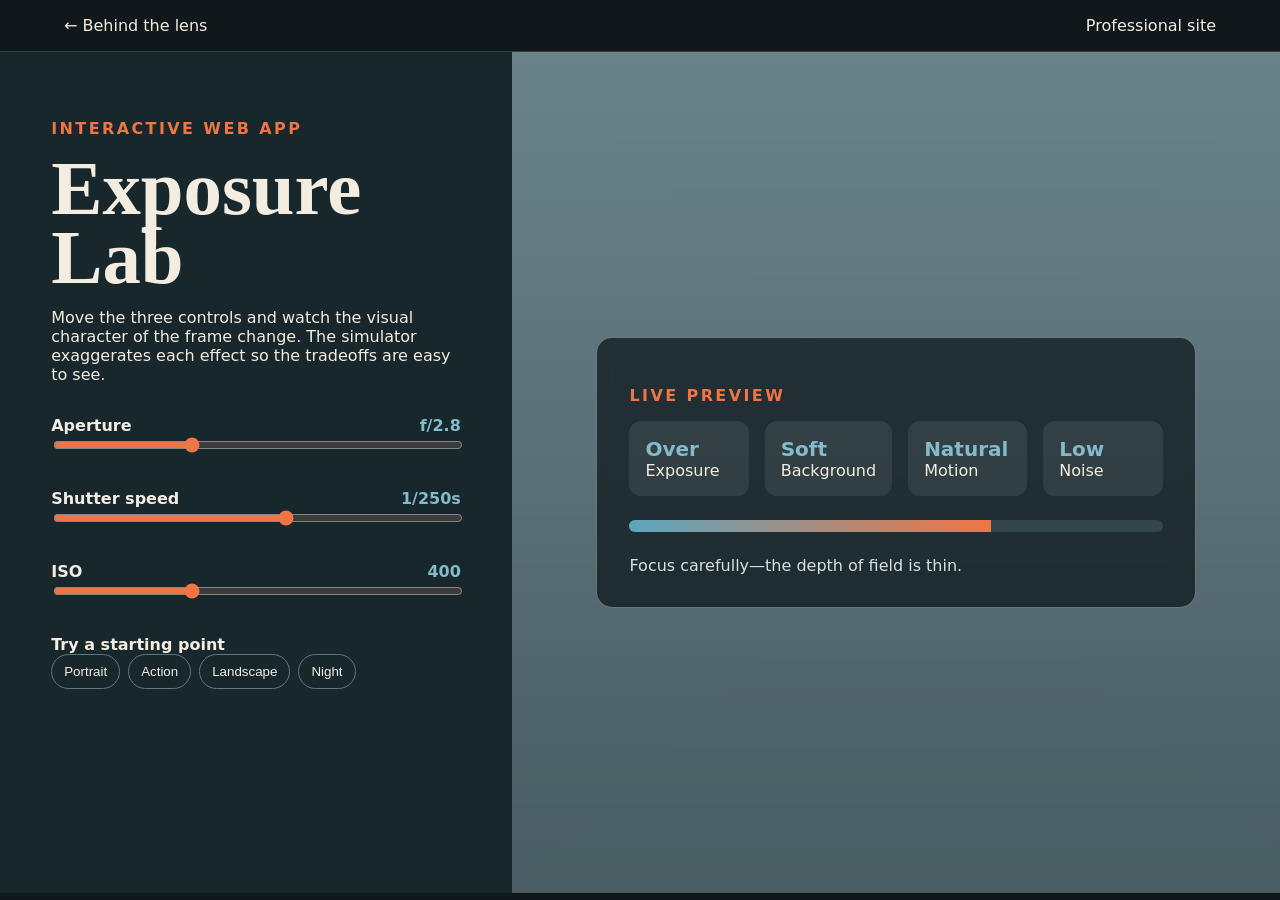
==== app.html @ 36de64af "Add files via upload" ====
<!doctype html>
<html lang="en">
<head>
  <meta charset="utf-8">
  <meta name="viewport" content="width=device-width, initial-scale=1">
  <title>Exposure Lab | Ryan White Visuals</title>
  <style>
    :root{--ink:#10181b;--paper:#f3ede1;--rust:#ef7545;--blue:#84bacb;--panel:#17272c}*{box-sizing:border-box}body{margin:0;color:var(--paper);background:var(--ink);font-family:Inter,system-ui,sans-serif}.topbar{display:flex;justify-content:space-between;gap:1rem;padding:1rem clamp(1rem,5vw,4rem);border-bottom:1px solid #314349}.topbar a{color:var(--paper);text-decoration:none}.app{display:grid;grid-template-columns:minmax(310px,.8fr) 1.2fr;min-height:calc(100vh - 59px)}.controls{padding:clamp(1.4rem,4vw,4rem);background:var(--panel)}h1{font-family:Georgia,serif;font-size:clamp(2.7rem,6vw,5.8rem);line-height:.9;margin:.25rem 0 1rem}.kicker{color:var(--rust);font-weight:800;letter-spacing:.15em;text-transform:uppercase}.control{margin:2rem 0}.control label{display:flex;justify-content:space-between;font-weight:800}.control output{color:var(--blue)}input[type=range]{width:100%;accent-color:var(--rust)}select{width:100%;padding:.7rem;color:var(--paper);background:#20363c;border:1px solid #48626a;border-radius:.5rem}.stage{position:relative;display:grid;place-items:center;overflow:hidden;min-height:650px;background:#718c93}.scene{position:absolute;inset:-5%;background:linear-gradient(180deg,rgba(16,24,27,.05),rgba(16,24,27,.45)),url('assets/teton-portrait.jpg') center 58%/cover;transition:filter .2s ease,transform .2s ease}.focus{position:relative;z-index:1;width:min(78%,760px);padding:2rem;border:1px solid rgba(255,255,255,.35);border-radius:1rem;background:rgba(12,22,25,.72);backdrop-filter:blur(10px)}.readout{display:grid;grid-template-columns:repeat(4,1fr);gap:1rem}.reading{padding:1rem;background:rgba(255,255,255,.08);border-radius:.75rem}.reading strong{display:block;color:var(--blue);font-size:1.25rem}.meter{height:.7rem;margin:1.5rem 0;background:#33464c;border-radius:99px;overflow:hidden}.meter span{display:block;width:50%;height:100%;background:linear-gradient(90deg,#5ba5bd,#ef7545);transition:width .2s}.tip{margin-bottom:0;color:#d8e1df}.preset-row{display:flex;flex-wrap:wrap;gap:.5rem}.preset{padding:.55rem .75rem;color:var(--paper);background:transparent;border:1px solid #60787f;border-radius:99px;cursor:pointer}.preset:hover{border-color:var(--rust)}@media(max-width:860px){.app{grid-template-columns:1fr}.stage{min-height:620px}.readout{grid-template-columns:repeat(2,1fr)}}
  </style>
</head>
<body>
  <nav class="topbar"><a href="scratch.html">← Behind the lens</a><a href="index.html">Professional site</a></nav>
  <main class="app">
    <section class="controls"><p class="kicker">Interactive web app</p><h1>Exposure Lab</h1><p>Move the three controls and watch the visual character of the frame change. The simulator exaggerates each effect so the tradeoffs are easy to see.</p>
      <div class="control"><label for="aperture">Aperture <output id="apertureOut">f/2.8</output></label><input id="aperture" type="range" min="0" max="6" value="2" step="1"></div>
      <div class="control"><label for="shutter">Shutter speed <output id="shutterOut">1/125s</output></label><input id="shutter" type="range" min="0" max="7" value="4" step="1"></div>
      <div class="control"><label for="iso">ISO <output id="isoOut">400</output></label><input id="iso" type="range" min="0" max="6" value="2" step="1"></div>
      <div class="control"><label>Try a starting point</label><div class="preset-row"><button class="preset" data-preset="portrait">Portrait</button><button class="preset" data-preset="action">Action</button><button class="preset" data-preset="landscape">Landscape</button><button class="preset" data-preset="night">Night</button></div></div>
    </section>
    <section class="stage" aria-live="polite"><div class="scene" id="scene"></div><div class="focus"><p class="kicker">Live preview</p><div class="readout"><div class="reading"><strong id="brightnessText">Balanced</strong>Exposure</div><div class="reading"><strong id="depthText">Soft</strong>Background</div><div class="reading"><strong id="motionText">Natural</strong>Motion</div><div class="reading"><strong id="noiseText">Low</strong>Noise</div></div><div class="meter"><span id="meterFill"></span></div><p class="tip" id="tip">A balanced starting point for everyday scenes.</p></div></section>
  </main>
  <script>
    const apertures=[1.4,2,2.8,4,5.6,8,11], shutters=['1/15','1/30','1/60','1/125','1/250','1/500','1/1000','1/2000'], isos=[100,200,400,800,1600,3200,6400];
    const a=document.querySelector('#aperture'),s=document.querySelector('#shutter'),i=document.querySelector('#iso');
    const out=(id,v)=>document.querySelector(id).textContent=v;
    function update(){
      const av=+a.value,sv=+s.value,iv=+i.value;
      out('#apertureOut',`f/${apertures[av]}`);out('#shutterOut',`${shutters[sv]}s`);out('#isoOut',isos[iv]);
      const exposure=(6-av)+(iv*.72)-(sv*.62);const pct=Math.max(8,Math.min(92,50+exposure*6));
      const brightness=exposure<-1.5?'Under':exposure>1.5?'Over':'Balanced';
      out('#brightnessText',brightness);out('#depthText',av<3?'Soft':av>4?'Deep':'Moderate');out('#motionText',sv<3?'Blurred':sv>5?'Frozen':'Natural');out('#noiseText',iv<3?'Low':iv>4?'Strong':'Moderate');
      document.querySelector('#meterFill').style.width=`${pct}%`;
      const scene=document.querySelector('#scene');scene.style.filter=`brightness(${Math.max(.38,Math.min(1.65,1+exposure*.12))}) blur(${Math.max(0,(2-av)*1.7)}px) contrast(${1+iv*.025})`;scene.style.transform=`scale(${1.06+Math.max(0,(2-av)*.006)})`;
      const tips=[];if(sv<3)tips.push('Use support or embrace intentional motion blur.');if(iv>4)tips.push('Expect visible grain in the shadows.');if(av<3)tips.push('Focus carefully—the depth of field is thin.');if(!tips.length)tips.push('A flexible combination for a wide range of scenes.');out('#tip',tips.join(' '));
    }
    [a,s,i].forEach(el=>el.addEventListener('input',update));
    const presets={portrait:[1,4,1],action:[2,6,3],landscape:[5,4,1],night:[1,1,5]};document.querySelectorAll('.preset').forEach(b=>b.addEventListener('click',()=>{[a.value,s.value,i.value]=presets[b.dataset.preset];update()}));update();
  </script>
</body>
</html>
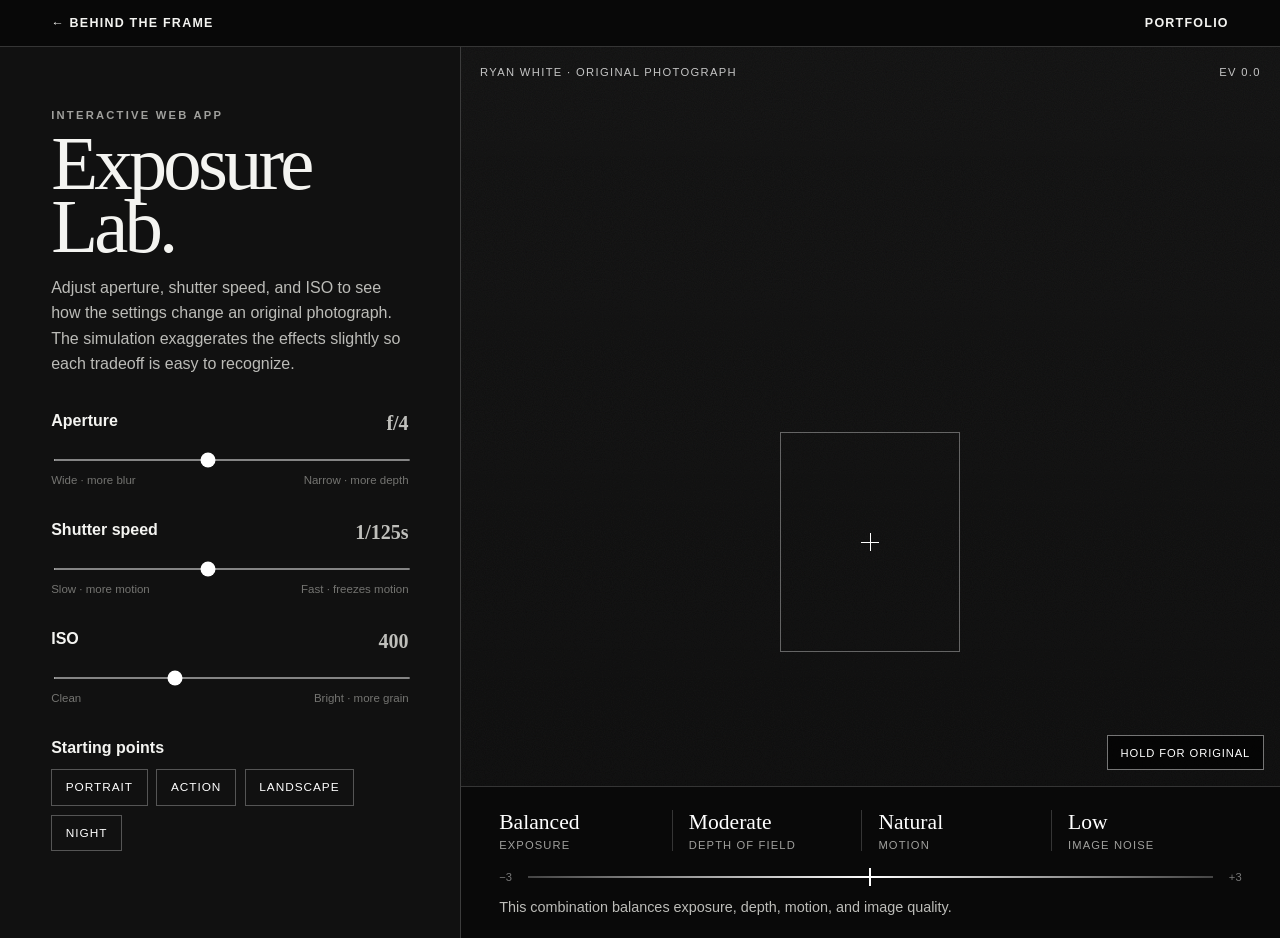
==== commit c04e53dc: "Add files via upload" ====
--- a/app.html
+++ b/app.html
@@ -3,38 +3,168 @@
 <head>
   <meta charset="utf-8">
   <meta name="viewport" content="width=device-width, initial-scale=1">
-  <title>Exposure Lab | Ryan White Visuals</title>
+  <meta name="description" content="An interactive exposure-triangle simulator using an original Ryan White photograph.">
+  <title>Exposure Lab | Ryan White</title>
   <style>
-    :root{--ink:#10181b;--paper:#f3ede1;--rust:#ef7545;--blue:#84bacb;--panel:#17272c}*{box-sizing:border-box}body{margin:0;color:var(--paper);background:var(--ink);font-family:Inter,system-ui,sans-serif}.topbar{display:flex;justify-content:space-between;gap:1rem;padding:1rem clamp(1rem,5vw,4rem);border-bottom:1px solid #314349}.topbar a{color:var(--paper);text-decoration:none}.app{display:grid;grid-template-columns:minmax(310px,.8fr) 1.2fr;min-height:calc(100vh - 59px)}.controls{padding:clamp(1.4rem,4vw,4rem);background:var(--panel)}h1{font-family:Georgia,serif;font-size:clamp(2.7rem,6vw,5.8rem);line-height:.9;margin:.25rem 0 1rem}.kicker{color:var(--rust);font-weight:800;letter-spacing:.15em;text-transform:uppercase}.control{margin:2rem 0}.control label{display:flex;justify-content:space-between;font-weight:800}.control output{color:var(--blue)}input[type=range]{width:100%;accent-color:var(--rust)}select{width:100%;padding:.7rem;color:var(--paper);background:#20363c;border:1px solid #48626a;border-radius:.5rem}.stage{position:relative;display:grid;place-items:center;overflow:hidden;min-height:650px;background:#718c93}.scene{position:absolute;inset:-5%;background:linear-gradient(180deg,rgba(16,24,27,.05),rgba(16,24,27,.45)),url('assets/teton-portrait.jpg') center 58%/cover;transition:filter .2s ease,transform .2s ease}.focus{position:relative;z-index:1;width:min(78%,760px);padding:2rem;border:1px solid rgba(255,255,255,.35);border-radius:1rem;background:rgba(12,22,25,.72);backdrop-filter:blur(10px)}.readout{display:grid;grid-template-columns:repeat(4,1fr);gap:1rem}.reading{padding:1rem;background:rgba(255,255,255,.08);border-radius:.75rem}.reading strong{display:block;color:var(--blue);font-size:1.25rem}.meter{height:.7rem;margin:1.5rem 0;background:#33464c;border-radius:99px;overflow:hidden}.meter span{display:block;width:50%;height:100%;background:linear-gradient(90deg,#5ba5bd,#ef7545);transition:width .2s}.tip{margin-bottom:0;color:#d8e1df}.preset-row{display:flex;flex-wrap:wrap;gap:.5rem}.preset{padding:.55rem .75rem;color:var(--paper);background:transparent;border:1px solid #60787f;border-radius:99px;cursor:pointer}.preset:hover{border-color:var(--rust)}@media(max-width:860px){.app{grid-template-columns:1fr}.stage{min-height:620px}.readout{grid-template-columns:repeat(2,1fr)}}
+    :root{--black:#050505;--panel:#111;--white:#f4f4f1;--gray:#a0a09d;--line:rgba(255,255,255,.18)}
+    *{box-sizing:border-box}html{scroll-behavior:smooth}body{margin:0;color:var(--white);background:var(--black);font-family:Arial,sans-serif}
+    button,input{font:inherit}.topbar{display:flex;justify-content:space-between;gap:1rem;padding:1rem clamp(1rem,4vw,4rem);border-bottom:1px solid var(--line);background:#080808}.topbar a{color:var(--white);font-size:.78rem;font-weight:700;letter-spacing:.1em;text-decoration:none;text-transform:uppercase}
+    .lab{display:grid;grid-template-columns:minmax(330px,.72fr) 1.28fr;min-height:calc(100svh - 51px)}
+    .controls{padding:clamp(1.5rem,4vw,4rem);border-right:1px solid var(--line);background:var(--panel)}
+    .kicker{color:var(--gray);font-size:.7rem;font-weight:800;letter-spacing:.2em;text-transform:uppercase}
+    h1{max-width:500px;margin:.25rem 0 1rem;font-family:Georgia,serif;font-size:clamp(3rem,6vw,6rem);font-weight:400;line-height:.82;letter-spacing:-.05em}
+    .intro{max-width:570px;color:#bcbcb8;line-height:1.6}.control{margin:2.2rem 0}.control label{display:flex;justify-content:space-between;gap:1rem;margin-bottom:.75rem;font-weight:700}.control output{color:#bfbfbb;font-family:Georgia,serif;font-size:1.25rem}
+    input[type=range]{width:100%;height:2px;accent-color:white}.range-notes{display:flex;justify-content:space-between;margin-top:.55rem;color:#747471;font-size:.72rem}
+    .preset-row{display:flex;flex-wrap:wrap;gap:.55rem}.preset{padding:.65rem .85rem;color:white;background:transparent;border:1px solid #555;cursor:pointer;font-size:.74rem;letter-spacing:.08em;text-transform:uppercase}.preset:hover,.preset:focus{color:black;background:white}
+    .preview-panel{position:relative;display:grid;grid-template-rows:1fr auto;min-width:0;background:#0a0a0a}.image-stage{position:relative;min-height:650px;overflow:hidden;background:#222}
+    .photo-effects{position:absolute;inset:0;overflow:hidden;background:#111}.photo-layer{position:absolute;inset:-2%;width:104%;height:104%;object-fit:cover;object-position:center 58%;filter:grayscale(1);transform:scale(1.02);will-change:filter,transform}
+    .subject-layer{clip-path:ellipse(24% 37% at 50% 71%)}.motion-ghost{opacity:0;clip-path:ellipse(24% 37% at 50% 71%);mix-blend-mode:screen}
+    .grain{position:absolute;inset:0;pointer-events:none;opacity:0;mix-blend-mode:screen;background-image:url("data:image/svg+xml,%3Csvg viewBox='0 0 180 180' xmlns='http://www.w3.org/2000/svg'%3E%3Cfilter id='n'%3E%3CfeTurbulence type='fractalNoise' baseFrequency='.9' numOctaves='4' stitchTiles='stitch'/%3E%3C/filter%3E%3Crect width='100%25' height='100%25' filter='url(%23n)' opacity='.52'/%3E%3C/svg%3E");background-size:180px 180px}
+    .image-stage::after{content:"";position:absolute;inset:0;pointer-events:none;background:linear-gradient(180deg,rgba(0,0,0,.02),rgba(0,0,0,.22))}
+    .frame-label{position:absolute;z-index:3;inset:1.2rem 1.2rem auto;display:flex;justify-content:space-between;color:rgba(255,255,255,.75);font-size:.7rem;letter-spacing:.12em;text-transform:uppercase}
+    .focus-brackets{position:absolute;z-index:3;left:50%;top:67%;width:180px;height:220px;transform:translate(-50%,-50%);border:1px solid rgba(255,255,255,.35)}.focus-brackets::before,.focus-brackets::after{content:"";position:absolute;background:white}.focus-brackets::before{width:18px;height:1px;left:50%;top:50%;transform:translateX(-50%)}.focus-brackets::after{width:1px;height:18px;left:50%;top:50%;transform:translateY(-50%)}
+    .readout-panel{position:relative;z-index:4;padding:1.4rem clamp(1rem,3vw,2.5rem);border-top:1px solid var(--line);background:#090909}
+    .readouts{display:grid;grid-template-columns:repeat(4,1fr);gap:1rem}.reading{padding-right:1rem;border-right:1px solid var(--line);color:var(--gray);font-size:.7rem;letter-spacing:.1em;text-transform:uppercase}.reading:last-child{border:0}.reading strong{display:block;margin-bottom:.3rem;color:white;font-family:Georgia,serif;font-size:1.35rem;font-weight:400;letter-spacing:0;text-transform:none}
+    .meter-wrap{display:grid;grid-template-columns:auto 1fr auto;align-items:center;gap:1rem;margin-top:1.25rem;color:#777;font-size:.7rem}.meter{position:relative;height:2px;background:linear-gradient(90deg,#444,#fff,#444)}.meter-needle{position:absolute;top:50%;left:50%;width:2px;height:18px;background:white;transform:translate(-50%,-50%);transition:left .2s ease}.tip{margin:1rem 0 0;color:#bcbcb8;font-size:.9rem}
+    .original-toggle{position:absolute;z-index:5;right:1rem;bottom:1rem;padding:.65rem .8rem;color:white;background:rgba(0,0,0,.7);border:1px solid rgba(255,255,255,.45);cursor:pointer;font-size:.7rem;letter-spacing:.08em;text-transform:uppercase}.original-toggle:hover{color:black;background:white}
+    @media(max-width:900px){.lab{grid-template-columns:1fr}.controls{border-right:0;border-bottom:1px solid var(--line)}.image-stage{min-height:620px}.readouts{grid-template-columns:repeat(2,1fr)}.reading:nth-child(2){border-right:0}}
+    @media(max-width:520px){.image-stage{min-height:520px}.focus-brackets{width:130px;height:170px}.readouts{gap:.8rem}.reading strong{font-size:1.1rem}}
   </style>
 </head>
 <body>
-  <nav class="topbar"><a href="scratch.html">← Behind the lens</a><a href="index.html">Professional site</a></nav>
-  <main class="app">
-    <section class="controls"><p class="kicker">Interactive web app</p><h1>Exposure Lab</h1><p>Move the three controls and watch the visual character of the frame change. The simulator exaggerates each effect so the tradeoffs are easy to see.</p>
-      <div class="control"><label for="aperture">Aperture <output id="apertureOut">f/2.8</output></label><input id="aperture" type="range" min="0" max="6" value="2" step="1"></div>
-      <div class="control"><label for="shutter">Shutter speed <output id="shutterOut">1/125s</output></label><input id="shutter" type="range" min="0" max="7" value="4" step="1"></div>
-      <div class="control"><label for="iso">ISO <output id="isoOut">400</output></label><input id="iso" type="range" min="0" max="6" value="2" step="1"></div>
-      <div class="control"><label>Try a starting point</label><div class="preset-row"><button class="preset" data-preset="portrait">Portrait</button><button class="preset" data-preset="action">Action</button><button class="preset" data-preset="landscape">Landscape</button><button class="preset" data-preset="night">Night</button></div></div>
+  <nav class="topbar"><a href="scratch.html">← Behind the frame</a><a href="index.html">Portfolio</a></nav>
+  <main class="lab">
+    <section class="controls">
+      <p class="kicker">Interactive web app</p>
+      <h1>Exposure<br>Lab.</h1>
+      <p class="intro">Adjust aperture, shutter speed, and ISO to see how the settings change an original photograph. The simulation exaggerates the effects slightly so each tradeoff is easy to recognize.</p>
+
+      <div class="control">
+        <label for="aperture">Aperture <output id="apertureOut">f/4</output></label>
+        <input id="aperture" type="range" min="0" max="7" value="3" step="1">
+        <div class="range-notes"><span>Wide · more blur</span><span>Narrow · more depth</span></div>
+      </div>
+      <div class="control">
+        <label for="shutter">Shutter speed <output id="shutterOut">1/125s</output></label>
+        <input id="shutter" type="range" min="0" max="7" value="3" step="1">
+        <div class="range-notes"><span>Slow · more motion</span><span>Fast · freezes motion</span></div>
+      </div>
+      <div class="control">
+        <label for="iso">ISO <output id="isoOut">400</output></label>
+        <input id="iso" type="range" min="0" max="6" value="2" step="1">
+        <div class="range-notes"><span>Clean</span><span>Bright · more grain</span></div>
+      </div>
+      <div class="control">
+        <label>Starting points</label>
+        <div class="preset-row"><button class="preset" data-preset="portrait">Portrait</button><button class="preset" data-preset="action">Action</button><button class="preset" data-preset="landscape">Landscape</button><button class="preset" data-preset="night">Night</button></div>
+      </div>
     </section>
-    <section class="stage" aria-live="polite"><div class="scene" id="scene"></div><div class="focus"><p class="kicker">Live preview</p><div class="readout"><div class="reading"><strong id="brightnessText">Balanced</strong>Exposure</div><div class="reading"><strong id="depthText">Soft</strong>Background</div><div class="reading"><strong id="motionText">Natural</strong>Motion</div><div class="reading"><strong id="noiseText">Low</strong>Noise</div></div><div class="meter"><span id="meterFill"></span></div><p class="tip" id="tip">A balanced starting point for everyday scenes.</p></div></section>
+
+    <section class="preview-panel" aria-live="polite">
+      <div class="image-stage">
+        <div class="photo-effects" id="photoEffects">
+          <img class="photo-layer" id="backgroundPhoto" src="assets/teton-portrait.jpg" alt="Original Grand Teton portrait used for the exposure simulation">
+          <img class="photo-layer subject-layer" id="subjectPhoto" src="assets/teton-portrait.jpg" alt="">
+          <img class="photo-layer motion-ghost" id="motionGhost" src="assets/teton-portrait.jpg" alt="">
+          <div class="grain" id="grain"></div>
+        </div>
+        <div class="frame-label"><span>Ryan White · Original photograph</span><span id="evLabel">EV ±0.0</span></div>
+        <div class="focus-brackets" aria-hidden="true"></div>
+        <button class="original-toggle" id="originalToggle" type="button">Hold for original</button>
+      </div>
+      <div class="readout-panel">
+        <div class="readouts">
+          <div class="reading"><strong id="exposureText">Balanced</strong>Exposure</div>
+          <div class="reading"><strong id="depthText">Moderate</strong>Depth of field</div>
+          <div class="reading"><strong id="motionText">Natural</strong>Motion</div>
+          <div class="reading"><strong id="noiseText">Low</strong>Image noise</div>
+        </div>
+        <div class="meter-wrap"><span>−3</span><div class="meter"><span class="meter-needle" id="meterNeedle"></span></div><span>+3</span></div>
+        <p class="tip" id="tip">A balanced starting point with moderate depth of field and low noise.</p>
+      </div>
+    </section>
   </main>
+
   <script>
-    const apertures=[1.4,2,2.8,4,5.6,8,11], shutters=['1/15','1/30','1/60','1/125','1/250','1/500','1/1000','1/2000'], isos=[100,200,400,800,1600,3200,6400];
-    const a=document.querySelector('#aperture'),s=document.querySelector('#shutter'),i=document.querySelector('#iso');
-    const out=(id,v)=>document.querySelector(id).textContent=v;
-    function update(){
-      const av=+a.value,sv=+s.value,iv=+i.value;
-      out('#apertureOut',`f/${apertures[av]}`);out('#shutterOut',`${shutters[sv]}s`);out('#isoOut',isos[iv]);
-      const exposure=(6-av)+(iv*.72)-(sv*.62);const pct=Math.max(8,Math.min(92,50+exposure*6));
-      const brightness=exposure<-1.5?'Under':exposure>1.5?'Over':'Balanced';
-      out('#brightnessText',brightness);out('#depthText',av<3?'Soft':av>4?'Deep':'Moderate');out('#motionText',sv<3?'Blurred':sv>5?'Frozen':'Natural');out('#noiseText',iv<3?'Low':iv>4?'Strong':'Moderate');
-      document.querySelector('#meterFill').style.width=`${pct}%`;
-      const scene=document.querySelector('#scene');scene.style.filter=`brightness(${Math.max(.38,Math.min(1.65,1+exposure*.12))}) blur(${Math.max(0,(2-av)*1.7)}px) contrast(${1+iv*.025})`;scene.style.transform=`scale(${1.06+Math.max(0,(2-av)*.006)})`;
-      const tips=[];if(sv<3)tips.push('Use support or embrace intentional motion blur.');if(iv>4)tips.push('Expect visible grain in the shadows.');if(av<3)tips.push('Focus carefully—the depth of field is thin.');if(!tips.length)tips.push('A flexible combination for a wide range of scenes.');out('#tip',tips.join(' '));
+    const apertures=[1.4,2,2.8,4,5.6,8,11,16];
+    const shutters=['1/15','1/30','1/60','1/125','1/250','1/500','1/1000','1/2000'];
+    const isos=[100,200,400,800,1600,3200,6400];
+    const aperture=document.querySelector('#aperture');
+    const shutter=document.querySelector('#shutter');
+    const iso=document.querySelector('#iso');
+    const backgroundPhoto=document.querySelector('#backgroundPhoto');
+    const subjectPhoto=document.querySelector('#subjectPhoto');
+    const motionGhost=document.querySelector('#motionGhost');
+    const grain=document.querySelector('#grain');
+    const originalToggle=document.querySelector('#originalToggle');
+    let showingOriginal=false;
+
+    const setText=(selector,value)=>document.querySelector(selector).textContent=value;
+    const clamp=(value,min,max)=>Math.max(min,Math.min(max,value));
+
+    function render(){
+      const ai=Number(aperture.value),si=Number(shutter.value),ii=Number(iso.value);
+      setText('#apertureOut',`f/${apertures[ai]}`);
+      setText('#shutterOut',`${shutters[si]}s`);
+      setText('#isoOut',isos[ii]);
+
+      const ev=(3-ai)+(3-si)+(ii-2);
+      const visualBrightness=clamp(Math.pow(2,ev*.27),.34,2.15);
+      const depthBlur=Math.max(0,(4-ai)*2);
+      const motionBlur=Math.max(0,(3-si)*1.25);
+      const grainAmount=Math.max(0,(ii-1)*.09);
+      const shared=`grayscale(1) brightness(${visualBrightness}) contrast(${1+ii*.025}) blur(${motionBlur}px)`;
+
+      if(!showingOriginal){
+        backgroundPhoto.style.filter=`${shared} blur(${depthBlur+motionBlur}px)`;
+        subjectPhoto.style.filter=shared;
+        motionGhost.style.filter=`grayscale(1) brightness(${visualBrightness}) blur(${motionBlur+1}px)`;
+        motionGhost.style.opacity=String(clamp((3-si)*.1,0,.3));
+        motionGhost.style.transform=`translateX(${Math.max(0,(3-si)*7)}px) scale(1.02)`;
+        grain.style.opacity=String(grainAmount);
+      }
+
+      const exposure=ev<=-2?'Very dark':ev<-.5?'Underexposed':ev>.5&&ev<2?'Overexposed':ev>=2?'Very bright':'Balanced';
+      const depth=ai<=1?'Very shallow':ai<=3?'Moderate':ai<=5?'Deep':'Very deep';
+      const motion=si<=1?'Blurred':si<=3?'Natural':si<=5?'Crisp':'Frozen';
+      const noise=ii<=2?'Low':ii<=4?'Visible':'Heavy';
+      setText('#exposureText',exposure);
+      setText('#depthText',depth);
+      setText('#motionText',motion);
+      setText('#noiseText',noise);
+      setText('#evLabel',`EV ${ev>0?'+':''}${ev.toFixed(1)}`);
+      document.querySelector('#meterNeedle').style.left=`${clamp(50+ev*8,3,97)}%`;
+
+      const tips=[];
+      if(ai<=1)tips.push('The wide aperture isolates the subject but makes precise focus more important.');
+      if(ai>=5)tips.push('The narrow aperture keeps more of the mountains and foreground sharp.');
+      if(si<=1)tips.push('The slow shutter introduces visible motion blur.');
+      if(si>=6)tips.push('The fast shutter freezes movement but removes light.');
+      if(ii>=5)tips.push('High ISO restores brightness at the cost of strong grain.');
+      if(!tips.length)tips.push('This combination balances exposure, depth, motion, and image quality.');
+      setText('#tip',tips.join(' '));
     }
-    [a,s,i].forEach(el=>el.addEventListener('input',update));
-    const presets={portrait:[1,4,1],action:[2,6,3],landscape:[5,4,1],night:[1,1,5]};document.querySelectorAll('.preset').forEach(b=>b.addEventListener('click',()=>{[a.value,s.value,i.value]=presets[b.dataset.preset];update()}));update();
+
+    function showOriginal(on){
+      showingOriginal=on;
+      if(on){
+        [backgroundPhoto,subjectPhoto,motionGhost].forEach(photo=>{photo.style.filter='grayscale(1)';photo.style.transform='scale(1.02)'});
+        motionGhost.style.opacity='0';grain.style.opacity='0';originalToggle.textContent='Original image';
+      }else{originalToggle.textContent='Hold for original';render()}
+    }
+
+    [aperture,shutter,iso].forEach(control=>control.addEventListener('input',render));
+    const presets={portrait:[1,4,1],action:[2,6,3],landscape:[6,3,1],night:[1,1,5]};
+    document.querySelectorAll('.preset').forEach(button=>button.addEventListener('click',()=>{
+      [aperture.value,shutter.value,iso.value]=presets[button.dataset.preset];render();
+    }));
+    originalToggle.addEventListener('pointerdown',()=>showOriginal(true));
+    originalToggle.addEventListener('pointerup',()=>showOriginal(false));
+    originalToggle.addEventListener('pointerleave',()=>showOriginal(false));
+    originalToggle.addEventListener('keydown',event=>{if(event.code==='Space'||event.code==='Enter')showOriginal(true)});
+    originalToggle.addEventListener('keyup',()=>showOriginal(false));
+    render();
   </script>
 </body>
 </html>
+
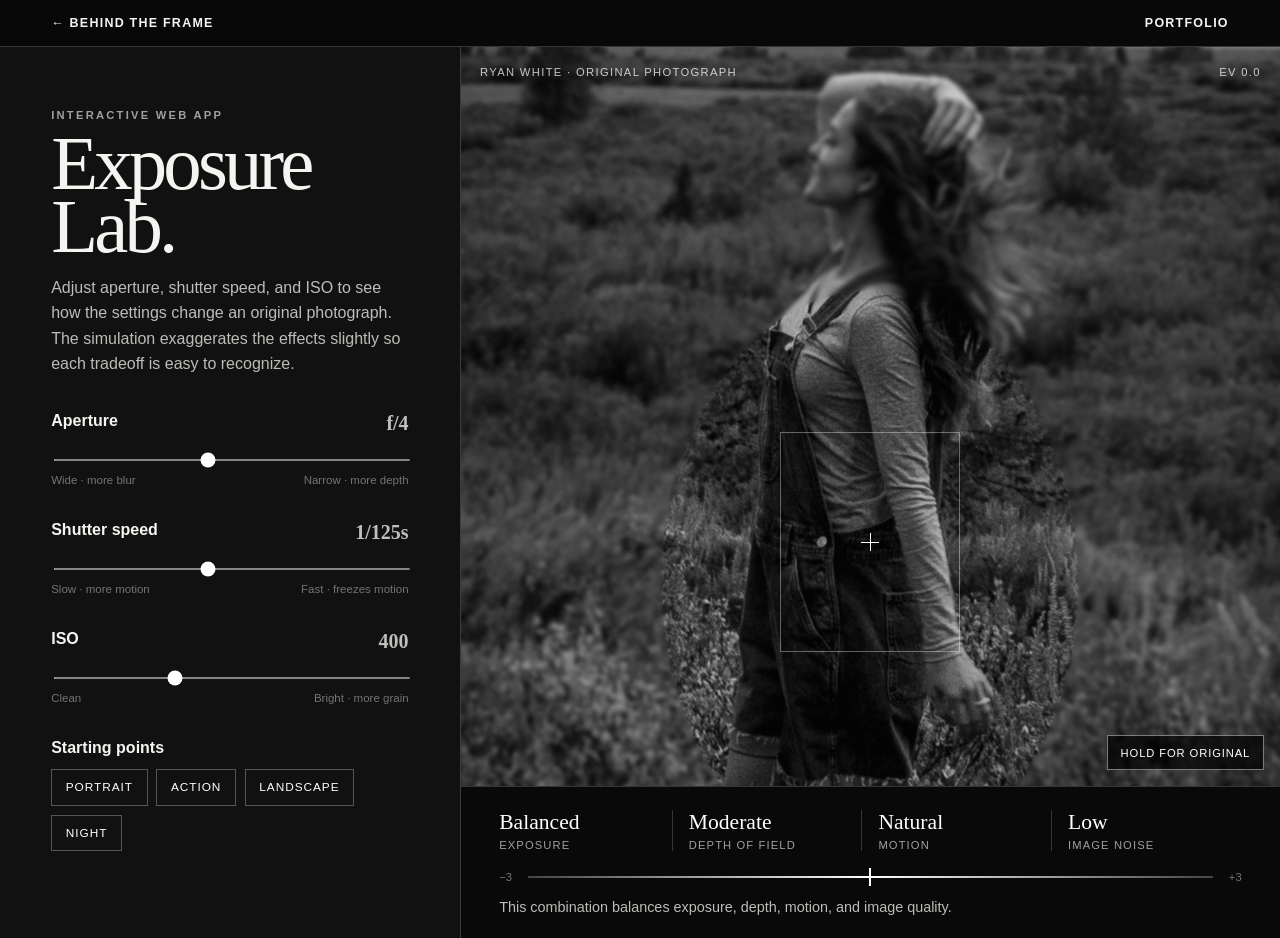
==== commit 3c7368c6: "Add files via upload" ====
--- a/app.html
+++ b/app.html
@@ -63,9 +63,9 @@
     <section class="preview-panel" aria-live="polite">
       <div class="image-stage">
         <div class="photo-effects" id="photoEffects">
-          <img class="photo-layer" id="backgroundPhoto" src="assets/teton-portrait.jpg" alt="Original Grand Teton portrait used for the exposure simulation">
-          <img class="photo-layer subject-layer" id="subjectPhoto" src="assets/teton-portrait.jpg" alt="">
-          <img class="photo-layer motion-ghost" id="motionGhost" src="assets/teton-portrait.jpg" alt="">
+          <img class="photo-layer" id="backgroundPhoto" src="teton-portrait.jpg" alt="Original Grand Teton portrait used for the exposure simulation">
+          <img class="photo-layer subject-layer" id="subjectPhoto" src="teton-portrait.jpg" alt="">
+          <img class="photo-layer motion-ghost" id="motionGhost" src="teton-portrait.jpg" alt="">
           <div class="grain" id="grain"></div>
         </div>
         <div class="frame-label"><span>Ryan White · Original photograph</span><span id="evLabel">EV ±0.0</span></div>
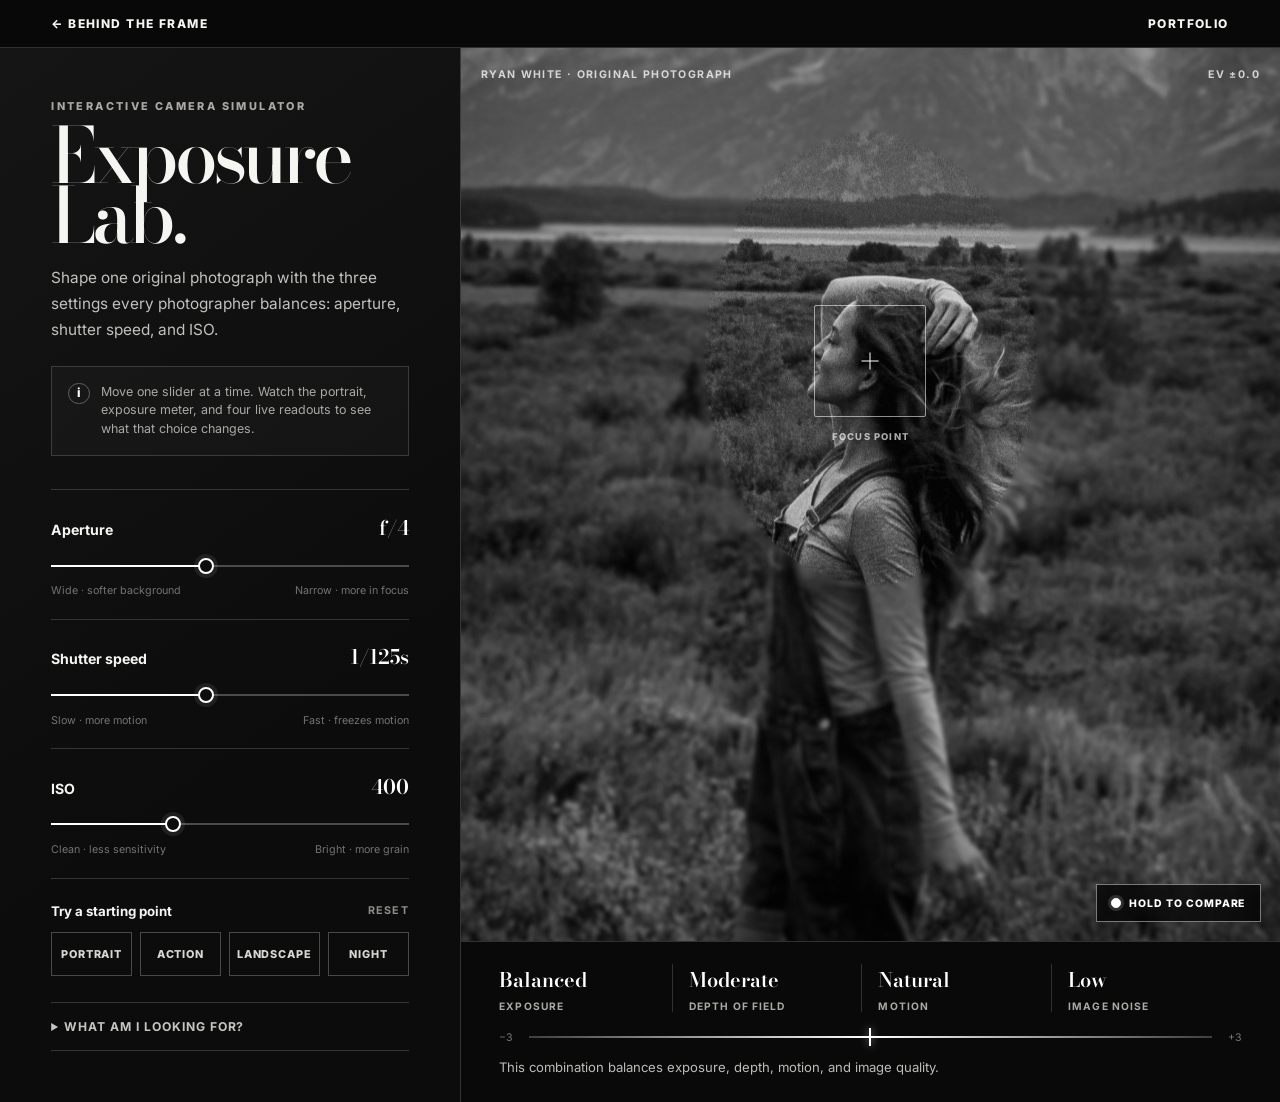
==== commit 9a114272: "Improve Exposure Lab focus and controls" ====
--- a/app.html
+++ b/app.html
@@ -5,166 +5,82 @@
   <meta name="viewport" content="width=device-width, initial-scale=1">
   <meta name="description" content="An interactive exposure-triangle simulator using an original Ryan White photograph.">
   <title>Exposure Lab | Ryan White</title>
+  <link rel="preconnect" href="https://fonts.googleapis.com">
+  <link rel="preconnect" href="https://fonts.gstatic.com" crossorigin>
+  <link href="https://fonts.googleapis.com/css2?family=Bodoni+Moda:opsz,wght@6..96,500;6..96,600&amp;family=Inter:wght@400;500;600;800&amp;display=swap" rel="stylesheet">
   <style>
-    :root{--black:#050505;--panel:#111;--white:#f4f4f1;--gray:#a0a09d;--line:rgba(255,255,255,.18)}
-    *{box-sizing:border-box}html{scroll-behavior:smooth}body{margin:0;color:var(--white);background:var(--black);font-family:Arial,sans-serif}
-    button,input{font:inherit}.topbar{display:flex;justify-content:space-between;gap:1rem;padding:1rem clamp(1rem,4vw,4rem);border-bottom:1px solid var(--line);background:#080808}.topbar a{color:var(--white);font-size:.78rem;font-weight:700;letter-spacing:.1em;text-decoration:none;text-transform:uppercase}
-    .lab{display:grid;grid-template-columns:minmax(330px,.72fr) 1.28fr;min-height:calc(100svh - 51px)}
-    .controls{padding:clamp(1.5rem,4vw,4rem);border-right:1px solid var(--line);background:var(--panel)}
-    .kicker{color:var(--gray);font-size:.7rem;font-weight:800;letter-spacing:.2em;text-transform:uppercase}
-    h1{max-width:500px;margin:.25rem 0 1rem;font-family:Georgia,serif;font-size:clamp(3rem,6vw,6rem);font-weight:400;line-height:.82;letter-spacing:-.05em}
-    .intro{max-width:570px;color:#bcbcb8;line-height:1.6}.control{margin:2.2rem 0}.control label{display:flex;justify-content:space-between;gap:1rem;margin-bottom:.75rem;font-weight:700}.control output{color:#bfbfbb;font-family:Georgia,serif;font-size:1.25rem}
-    input[type=range]{width:100%;height:2px;accent-color:white}.range-notes{display:flex;justify-content:space-between;margin-top:.55rem;color:#747471;font-size:.72rem}
-    .preset-row{display:flex;flex-wrap:wrap;gap:.55rem}.preset{padding:.65rem .85rem;color:white;background:transparent;border:1px solid #555;cursor:pointer;font-size:.74rem;letter-spacing:.08em;text-transform:uppercase}.preset:hover,.preset:focus{color:black;background:white}
-    .preview-panel{position:relative;display:grid;grid-template-rows:1fr auto;min-width:0;background:#0a0a0a}.image-stage{position:relative;min-height:650px;overflow:hidden;background:#222}
-    .photo-effects{position:absolute;inset:0;overflow:hidden;background:#111}.photo-layer{position:absolute;inset:-2%;width:104%;height:104%;object-fit:cover;object-position:center 58%;filter:grayscale(1);transform:scale(1.02);will-change:filter,transform}
-    .subject-layer{clip-path:ellipse(24% 37% at 50% 71%)}.motion-ghost{opacity:0;clip-path:ellipse(24% 37% at 50% 71%);mix-blend-mode:screen}
-    .grain{position:absolute;inset:0;pointer-events:none;opacity:0;mix-blend-mode:screen;background-image:url("data:image/svg+xml,%3Csvg viewBox='0 0 180 180' xmlns='http://www.w3.org/2000/svg'%3E%3Cfilter id='n'%3E%3CfeTurbulence type='fractalNoise' baseFrequency='.9' numOctaves='4' stitchTiles='stitch'/%3E%3C/filter%3E%3Crect width='100%25' height='100%25' filter='url(%23n)' opacity='.52'/%3E%3C/svg%3E");background-size:180px 180px}
-    .image-stage::after{content:"";position:absolute;inset:0;pointer-events:none;background:linear-gradient(180deg,rgba(0,0,0,.02),rgba(0,0,0,.22))}
-    .frame-label{position:absolute;z-index:3;inset:1.2rem 1.2rem auto;display:flex;justify-content:space-between;color:rgba(255,255,255,.75);font-size:.7rem;letter-spacing:.12em;text-transform:uppercase}
-    .focus-brackets{position:absolute;z-index:3;left:50%;top:67%;width:180px;height:220px;transform:translate(-50%,-50%);border:1px solid rgba(255,255,255,.35)}.focus-brackets::before,.focus-brackets::after{content:"";position:absolute;background:white}.focus-brackets::before{width:18px;height:1px;left:50%;top:50%;transform:translateX(-50%)}.focus-brackets::after{width:1px;height:18px;left:50%;top:50%;transform:translateY(-50%)}
-    .readout-panel{position:relative;z-index:4;padding:1.4rem clamp(1rem,3vw,2.5rem);border-top:1px solid var(--line);background:#090909}
-    .readouts{display:grid;grid-template-columns:repeat(4,1fr);gap:1rem}.reading{padding-right:1rem;border-right:1px solid var(--line);color:var(--gray);font-size:.7rem;letter-spacing:.1em;text-transform:uppercase}.reading:last-child{border:0}.reading strong{display:block;margin-bottom:.3rem;color:white;font-family:Georgia,serif;font-size:1.35rem;font-weight:400;letter-spacing:0;text-transform:none}
-    .meter-wrap{display:grid;grid-template-columns:auto 1fr auto;align-items:center;gap:1rem;margin-top:1.25rem;color:#777;font-size:.7rem}.meter{position:relative;height:2px;background:linear-gradient(90deg,#444,#fff,#444)}.meter-needle{position:absolute;top:50%;left:50%;width:2px;height:18px;background:white;transform:translate(-50%,-50%);transition:left .2s ease}.tip{margin:1rem 0 0;color:#bcbcb8;font-size:.9rem}
-    .original-toggle{position:absolute;z-index:5;right:1rem;bottom:1rem;padding:.65rem .8rem;color:white;background:rgba(0,0,0,.7);border:1px solid rgba(255,255,255,.45);cursor:pointer;font-size:.7rem;letter-spacing:.08em;text-transform:uppercase}.original-toggle:hover{color:black;background:white}
-    @media(max-width:900px){.lab{grid-template-columns:1fr}.controls{border-right:0;border-bottom:1px solid var(--line)}.image-stage{min-height:620px}.readouts{grid-template-columns:repeat(2,1fr)}.reading:nth-child(2){border-right:0}}
-    @media(max-width:520px){.image-stage{min-height:520px}.focus-brackets{width:130px;height:170px}.readouts{gap:.8rem}.reading strong{font-size:1.1rem}}
+    :root{--black:#050505;--panel:#101010;--white:#f5f5f2;--gray:#aaa9a4;--muted:#73736f;--line:rgba(255,255,255,.16)}
+    *{box-sizing:border-box}html{scroll-behavior:smooth}body{margin:0;color:var(--white);background:var(--black);font-family:"Inter",Arial,sans-serif}button,input{font:inherit}
+    button:focus-visible,a:focus-visible,input:focus-visible,summary:focus-visible{outline:2px solid white;outline-offset:4px}
+    .topbar{position:relative;z-index:20;display:flex;justify-content:space-between;gap:1rem;padding:1rem clamp(1rem,4vw,4rem);border-bottom:1px solid var(--line);background:#080808}
+    .topbar a{color:var(--white);font-size:.75rem;font-weight:800;letter-spacing:.12em;text-decoration:none;text-transform:uppercase}.topbar a:hover{color:#c9c9c4}
+    .lab{display:grid;grid-template-columns:minmax(360px,.72fr) minmax(0,1.28fr);min-height:calc(100svh - 51px)}
+    .controls{position:relative;z-index:5;padding:clamp(2rem,4vw,4.5rem);border-right:1px solid var(--line);background:linear-gradient(145deg,#151515,#0c0c0c 64%)}.controls-inner{max-width:620px;margin:0 auto}
+    .kicker{margin:0 0 .8rem;color:var(--gray);font-size:.68rem;font-weight:800;letter-spacing:.22em;text-transform:uppercase}
+    h1{max-width:560px;margin:0 0 1.2rem;font-family:"Bodoni Moda",Georgia,serif;font-size:clamp(3.6rem,6vw,7rem);font-weight:500;line-height:.78;letter-spacing:-.055em}
+    .intro{max-width:570px;margin:0;color:#c1c1bd;font-size:.96rem;line-height:1.7}
+    .learn-note{display:flex;align-items:flex-start;gap:.7rem;margin:1.4rem 0 0;padding:1rem;border:1px solid var(--line);color:#a9a9a4;background:rgba(255,255,255,.025);font-size:.78rem;line-height:1.5}.learn-note span:first-child{display:grid;flex:0 0 1.35rem;height:1.35rem;place-items:center;border:1px solid #60605c;border-radius:50%;color:white;font-weight:800}
+    .control-stack{margin-top:2.1rem;border-top:1px solid var(--line)}.control{padding:1.35rem 0;border-bottom:1px solid var(--line)}.control label{display:flex;justify-content:space-between;align-items:baseline;gap:1rem;margin-bottom:.85rem;font-size:.88rem;font-weight:700}.control output{color:white;font-family:"Bodoni Moda",Georgia,serif;font-size:1.25rem;font-weight:600}
+    input[type=range]{--fill:43%;width:100%;height:18px;margin:0;appearance:none;background:transparent;cursor:pointer}input[type=range]::-webkit-slider-runnable-track{height:2px;background:linear-gradient(90deg,#fff 0 var(--fill),#4b4b48 var(--fill) 100%)}input[type=range]::-webkit-slider-thumb{width:16px;height:16px;margin-top:-7px;appearance:none;border:2px solid white;border-radius:50%;background:#0d0d0d;box-shadow:0 0 0 4px rgba(255,255,255,.08)}input[type=range]::-moz-range-track{height:2px;background:#4b4b48}input[type=range]::-moz-range-progress{height:2px;background:white}input[type=range]::-moz-range-thumb{width:13px;height:13px;border:2px solid white;border-radius:50%;background:#0d0d0d}.range-notes{display:flex;justify-content:space-between;margin-top:.35rem;color:var(--muted);font-size:.67rem}
+    .preset-block{padding-top:1.5rem}.preset-heading{display:flex;justify-content:space-between;align-items:center;gap:1rem;margin-bottom:.85rem}.preset-heading span{font-size:.83rem;font-weight:700}.reset{padding:0;color:#8e8e89;background:none;border:0;cursor:pointer;font-size:.67rem;font-weight:700;letter-spacing:.1em;text-transform:uppercase}.reset:hover{color:white}.preset-row{display:grid;grid-template-columns:repeat(4,1fr);gap:.5rem}.preset{min-height:44px;padding:.65rem .45rem;color:#d7d7d3;background:transparent;border:1px solid #494946;cursor:pointer;font-size:.68rem;font-weight:800;letter-spacing:.08em;text-transform:uppercase;transition:background .2s,color .2s,border-color .2s}.preset:hover,.preset:focus-visible,.preset.active{color:black;background:white;border-color:white}
+    .guide{margin-top:1.6rem;border-top:1px solid var(--line);border-bottom:1px solid var(--line)}.guide summary{padding:1rem 0;cursor:pointer;color:#c6c6c1;font-size:.76rem;font-weight:700;letter-spacing:.08em;text-transform:uppercase}.guide p{margin:0 0 1rem;color:#92928e;font-size:.78rem;line-height:1.6}
+    .preview-panel{position:relative;display:grid;grid-template-rows:minmax(620px,1fr) auto;min-width:0;background:#080808}.image-stage{position:relative;min-height:620px;overflow:hidden;background:#111;isolation:isolate}.photo-effects{position:absolute;inset:0;overflow:hidden;background:#111}
+    .photo-layer{position:absolute;inset:0;width:100%;height:100%;filter:grayscale(1);will-change:filter,transform,opacity}.backdrop-layer{z-index:0;object-fit:cover;object-position:center 41%;opacity:.52;transform:scale(1.1);filter:grayscale(1) brightness(.45) blur(18px)}.base-layer,.focus-layer,.motion-ghost{z-index:1;object-fit:cover;object-position:center 41%;transform:scale(1.015)}.focus-layer{z-index:2;clip-path:ellipse(20% 25% at 50% 35%)}.motion-ghost{z-index:3;opacity:0;mix-blend-mode:screen}.grain{position:absolute;z-index:4;inset:0;pointer-events:none;opacity:0;mix-blend-mode:screen;background-image:url("data:image/svg+xml,%3Csvg viewBox='0 0 180 180' xmlns='http://www.w3.org/2000/svg'%3E%3Cfilter id='n'%3E%3CfeTurbulence type='fractalNoise' baseFrequency='.9' numOctaves='4' stitchTiles='stitch'/%3E%3C/filter%3E%3Crect width='100%25' height='100%25' filter='url(%23n)' opacity='.52'/%3E%3C/svg%3E");background-size:180px 180px}
+    .image-stage::after{content:"";position:absolute;z-index:5;inset:0;pointer-events:none;background:linear-gradient(180deg,rgba(0,0,0,.12),transparent 22%,transparent 68%,rgba(0,0,0,.34))}
+    .frame-label{position:absolute;z-index:8;inset:1.25rem 1.25rem auto;display:flex;justify-content:space-between;gap:1rem;color:rgba(255,255,255,.78);font-size:.66rem;font-weight:700;letter-spacing:.13em;text-transform:uppercase}
+    .focus-brackets{position:absolute;z-index:8;left:50%;top:35%;width:112px;height:112px;transform:translate(-50%,-50%);border:1px solid rgba(255,255,255,.55);border-radius:2px;box-shadow:0 0 0 9999px rgba(0,0,0,.02)}.focus-brackets::before,.focus-brackets::after{content:"";position:absolute;left:50%;top:50%;background:white;transform:translate(-50%,-50%)}.focus-brackets::before{width:17px;height:1px}.focus-brackets::after{width:1px;height:17px}.focus-caption{position:absolute;z-index:8;left:50%;top:calc(35% + 70px);transform:translateX(-50%);color:rgba(255,255,255,.65);font-size:.59rem;font-weight:800;letter-spacing:.13em;text-transform:uppercase;white-space:nowrap}
+    .original-toggle{position:absolute;z-index:9;right:1.2rem;bottom:1.2rem;display:flex;align-items:center;gap:.55rem;padding:.72rem .9rem;color:white;background:rgba(0,0,0,.7);border:1px solid rgba(255,255,255,.45);cursor:pointer;font-size:.65rem;font-weight:800;letter-spacing:.09em;text-transform:uppercase;backdrop-filter:blur(8px)}.original-toggle::before{content:"";width:.48rem;height:.48rem;border:1px solid white;border-radius:50%;background:white;box-shadow:0 0 0 3px rgba(255,255,255,.14)}.original-toggle:hover{color:black;background:white}.original-toggle:hover::before{border-color:black;background:black}
+    .readout-panel{position:relative;z-index:10;padding:1.35rem clamp(1rem,3vw,2.5rem) 1.5rem;border-top:1px solid var(--line);background:#090909}.readouts{display:grid;grid-template-columns:repeat(4,1fr);gap:1rem}.reading{padding-right:1rem;border-right:1px solid var(--line);color:var(--gray);font-size:.64rem;font-weight:700;letter-spacing:.11em;text-transform:uppercase}.reading:last-child{border:0}.reading strong{display:block;margin-bottom:.3rem;color:white;font-family:"Bodoni Moda",Georgia,serif;font-size:1.25rem;font-weight:600;letter-spacing:0;text-transform:none}.meter-wrap{display:grid;grid-template-columns:auto 1fr auto;align-items:center;gap:1rem;margin-top:1.2rem;color:#777;font-size:.66rem}.meter{position:relative;height:2px;background:linear-gradient(90deg,#3f3f3c,#fff,#3f3f3c)}.meter::before{content:"";position:absolute;left:50%;top:-4px;width:1px;height:10px;background:#767672}.meter-needle{position:absolute;top:50%;left:50%;width:2px;height:18px;background:white;box-shadow:0 0 8px rgba(255,255,255,.7);transform:translate(-50%,-50%);transition:left .2s ease}.tip{margin:.9rem 0 0;color:#bcbcb8;font-size:.82rem;line-height:1.5}
+    @media(max-width:1100px){.lab{grid-template-columns:minmax(330px,.8fr) 1.2fr}.controls{padding:2.5rem}.preview-panel{grid-template-rows:minmax(570px,1fr) auto}.image-stage{min-height:570px}}
+    @media(max-width:900px){.lab{grid-template-columns:1fr}.controls{border-right:0;border-bottom:1px solid var(--line)}.controls-inner{max-width:720px}.preview-panel{grid-template-rows:minmax(720px,78svh) auto}.image-stage{min-height:720px}}
+    @media(max-width:600px){.topbar{padding:.9rem 1rem}.topbar a{font-size:.65rem}.controls{padding:2.25rem 1.25rem}.preset-row{grid-template-columns:repeat(2,1fr)}.preview-panel{grid-template-rows:minmax(560px,72svh) auto}.image-stage{min-height:560px}.frame-label{inset:.9rem .9rem auto;font-size:.56rem}.frame-label span:first-child{max-width:58%}.focus-brackets{width:88px;height:88px}.focus-caption{top:calc(35% + 56px)}.original-toggle{right:.8rem;bottom:.8rem}.readouts{grid-template-columns:repeat(2,1fr);gap:1rem 0}.reading:nth-child(2){border-right:0}.reading:nth-child(3),.reading:nth-child(4){padding-top:.9rem;border-top:1px solid var(--line)}.reading strong{font-size:1.1rem}}
+    @media(prefers-reduced-motion:reduce){html{scroll-behavior:auto}*,*::before,*::after{transition:none!important}}
   </style>
 </head>
 <body>
-  <nav class="topbar"><a href="scratch.html">← Behind the frame</a><a href="index.html">Portfolio</a></nav>
+  <nav class="topbar" aria-label="Exposure Lab navigation"><a href="scratch.html">← Behind the frame</a><a href="index.html">Portfolio</a></nav>
   <main class="lab">
-    <section class="controls">
-      <p class="kicker">Interactive web app</p>
-      <h1>Exposure<br>Lab.</h1>
-      <p class="intro">Adjust aperture, shutter speed, and ISO to see how the settings change an original photograph. The simulation exaggerates the effects slightly so each tradeoff is easy to recognize.</p>
-
-      <div class="control">
-        <label for="aperture">Aperture <output id="apertureOut">f/4</output></label>
-        <input id="aperture" type="range" min="0" max="7" value="3" step="1">
-        <div class="range-notes"><span>Wide · more blur</span><span>Narrow · more depth</span></div>
+    <section class="controls"><div class="controls-inner">
+      <p class="kicker">Interactive camera simulator</p><h1>Exposure<br>Lab.</h1>
+      <p class="intro">Shape one original photograph with the three settings every photographer balances: aperture, shutter speed, and ISO.</p>
+      <div class="learn-note"><span>i</span><span>Move one slider at a time. Watch the portrait, exposure meter, and four live readouts to see what that choice changes.</span></div>
+      <div class="control-stack">
+        <div class="control"><label for="aperture"><span>Aperture</span><output id="apertureOut" for="aperture">f/4</output></label><input id="aperture" type="range" min="0" max="7" value="3" step="1" aria-describedby="apertureNotes"><div class="range-notes" id="apertureNotes"><span>Wide · softer background</span><span>Narrow · more in focus</span></div></div>
+        <div class="control"><label for="shutter"><span>Shutter speed</span><output id="shutterOut" for="shutter">1/125s</output></label><input id="shutter" type="range" min="0" max="7" value="3" step="1" aria-describedby="shutterNotes"><div class="range-notes" id="shutterNotes"><span>Slow · more motion</span><span>Fast · freezes motion</span></div></div>
+        <div class="control"><label for="iso"><span>ISO</span><output id="isoOut" for="iso">400</output></label><input id="iso" type="range" min="0" max="6" value="2" step="1" aria-describedby="isoNotes"><div class="range-notes" id="isoNotes"><span>Clean · less sensitivity</span><span>Bright · more grain</span></div></div>
       </div>
-      <div class="control">
-        <label for="shutter">Shutter speed <output id="shutterOut">1/125s</output></label>
-        <input id="shutter" type="range" min="0" max="7" value="3" step="1">
-        <div class="range-notes"><span>Slow · more motion</span><span>Fast · freezes motion</span></div>
+      <div class="preset-block"><div class="preset-heading"><span>Try a starting point</span><button class="reset" id="reset" type="button">Reset</button></div><div class="preset-row" aria-label="Exposure presets"><button class="preset" type="button" data-preset="portrait">Portrait</button><button class="preset" type="button" data-preset="action">Action</button><button class="preset" type="button" data-preset="landscape">Landscape</button><button class="preset" type="button" data-preset="night">Night</button></div></div>
+      <details class="guide"><summary>What am I looking for?</summary><p>Aperture changes depth of field, shutter speed changes motion, and ISO trades a brighter image for more visible grain. The exposure meter shows how those choices combine.</p></details>
+    </div></section>
+    <section class="preview-panel" aria-label="Interactive photograph preview">
+      <div class="image-stage">
+        <div class="photo-effects" id="photoEffects"><img class="photo-layer backdrop-layer" id="backdropPhoto" src="teton-portrait.jpg" alt=""><img class="photo-layer base-layer" id="basePhoto" src="teton-portrait.jpg" alt="Original Grand Teton portrait used for the exposure simulation"><img class="photo-layer focus-layer" id="focusPhoto" src="teton-portrait.jpg" alt=""><img class="photo-layer motion-ghost" id="motionGhost" src="teton-portrait.jpg" alt=""><div class="grain" id="grain"></div></div>
+        <div class="frame-label"><span>Ryan White · Original photograph</span><span id="evLabel">EV ±0.0</span></div><div class="focus-brackets" aria-hidden="true"></div><div class="focus-caption" aria-hidden="true">Focus point</div><button class="original-toggle" id="originalToggle" type="button">Hold to compare</button>
       </div>
-      <div class="control">
-        <label for="iso">ISO <output id="isoOut">400</output></label>
-        <input id="iso" type="range" min="0" max="6" value="2" step="1">
-        <div class="range-notes"><span>Clean</span><span>Bright · more grain</span></div>
-      </div>
-      <div class="control">
-        <label>Starting points</label>
-        <div class="preset-row"><button class="preset" data-preset="portrait">Portrait</button><button class="preset" data-preset="action">Action</button><button class="preset" data-preset="landscape">Landscape</button><button class="preset" data-preset="night">Night</button></div>
-      </div>
-    </section>
-
-    <section class="preview-panel" aria-live="polite">
-      <div class="image-stage">
-        <div class="photo-effects" id="photoEffects">
-          <img class="photo-layer" id="backgroundPhoto" src="teton-portrait.jpg" alt="Original Grand Teton portrait used for the exposure simulation">
-          <img class="photo-layer subject-layer" id="subjectPhoto" src="teton-portrait.jpg" alt="">
-          <img class="photo-layer motion-ghost" id="motionGhost" src="teton-portrait.jpg" alt="">
-          <div class="grain" id="grain"></div>
-        </div>
-        <div class="frame-label"><span>Ryan White · Original photograph</span><span id="evLabel">EV ±0.0</span></div>
-        <div class="focus-brackets" aria-hidden="true"></div>
-        <button class="original-toggle" id="originalToggle" type="button">Hold for original</button>
-      </div>
-      <div class="readout-panel">
-        <div class="readouts">
-          <div class="reading"><strong id="exposureText">Balanced</strong>Exposure</div>
-          <div class="reading"><strong id="depthText">Moderate</strong>Depth of field</div>
-          <div class="reading"><strong id="motionText">Natural</strong>Motion</div>
-          <div class="reading"><strong id="noiseText">Low</strong>Image noise</div>
-        </div>
-        <div class="meter-wrap"><span>−3</span><div class="meter"><span class="meter-needle" id="meterNeedle"></span></div><span>+3</span></div>
-        <p class="tip" id="tip">A balanced starting point with moderate depth of field and low noise.</p>
-      </div>
+      <div class="readout-panel" aria-live="polite"><div class="readouts"><div class="reading"><strong id="exposureText">Balanced</strong>Exposure</div><div class="reading"><strong id="depthText">Moderate</strong>Depth of field</div><div class="reading"><strong id="motionText">Natural</strong>Motion</div><div class="reading"><strong id="noiseText">Low</strong>Image noise</div></div><div class="meter-wrap" aria-label="Exposure meter from negative three to positive three"><span>−3</span><div class="meter"><span class="meter-needle" id="meterNeedle"></span></div><span>+3</span></div><p class="tip" id="tip">This combination balances exposure, depth, motion, and image quality.</p></div>
     </section>
   </main>
-
   <script>
     const apertures=[1.4,2,2.8,4,5.6,8,11,16];
     const shutters=['1/15','1/30','1/60','1/125','1/250','1/500','1/1000','1/2000'];
     const isos=[100,200,400,800,1600,3200,6400];
-    const aperture=document.querySelector('#aperture');
-    const shutter=document.querySelector('#shutter');
-    const iso=document.querySelector('#iso');
-    const backgroundPhoto=document.querySelector('#backgroundPhoto');
-    const subjectPhoto=document.querySelector('#subjectPhoto');
-    const motionGhost=document.querySelector('#motionGhost');
-    const grain=document.querySelector('#grain');
-    const originalToggle=document.querySelector('#originalToggle');
-    let showingOriginal=false;
-
-    const setText=(selector,value)=>document.querySelector(selector).textContent=value;
-    const clamp=(value,min,max)=>Math.max(min,Math.min(max,value));
-
+    const aperture=document.querySelector('#aperture'),shutter=document.querySelector('#shutter'),iso=document.querySelector('#iso');
+    const backdropPhoto=document.querySelector('#backdropPhoto'),basePhoto=document.querySelector('#basePhoto'),focusPhoto=document.querySelector('#focusPhoto'),motionGhost=document.querySelector('#motionGhost'),grain=document.querySelector('#grain'),originalToggle=document.querySelector('#originalToggle');
+    const presets={portrait:[1,4,1],action:[2,6,3],landscape:[6,3,1],night:[1,1,5]},defaults=[3,3,2];let showingOriginal=false;
+    const setText=(selector,value)=>document.querySelector(selector).textContent=value,clamp=(value,min,max)=>Math.max(min,Math.min(max,value));
+    const setSliderFill=control=>control.style.setProperty('--fill',`${(Number(control.value)-Number(control.min))/(Number(control.max)-Number(control.min))*100}%`);
     function render(){
-      const ai=Number(aperture.value),si=Number(shutter.value),ii=Number(iso.value);
-      setText('#apertureOut',`f/${apertures[ai]}`);
-      setText('#shutterOut',`${shutters[si]}s`);
-      setText('#isoOut',isos[ii]);
-
-      const ev=(3-ai)+(3-si)+(ii-2);
-      const visualBrightness=clamp(Math.pow(2,ev*.27),.34,2.15);
-      const depthBlur=Math.max(0,(4-ai)*2);
-      const motionBlur=Math.max(0,(3-si)*1.25);
-      const grainAmount=Math.max(0,(ii-1)*.09);
-      const shared=`grayscale(1) brightness(${visualBrightness}) contrast(${1+ii*.025}) blur(${motionBlur}px)`;
-
-      if(!showingOriginal){
-        backgroundPhoto.style.filter=`${shared} blur(${depthBlur+motionBlur}px)`;
-        subjectPhoto.style.filter=shared;
-        motionGhost.style.filter=`grayscale(1) brightness(${visualBrightness}) blur(${motionBlur+1}px)`;
-        motionGhost.style.opacity=String(clamp((3-si)*.1,0,.3));
-        motionGhost.style.transform=`translateX(${Math.max(0,(3-si)*7)}px) scale(1.02)`;
-        grain.style.opacity=String(grainAmount);
-      }
-
-      const exposure=ev<=-2?'Very dark':ev<-.5?'Underexposed':ev>.5&&ev<2?'Overexposed':ev>=2?'Very bright':'Balanced';
-      const depth=ai<=1?'Very shallow':ai<=3?'Moderate':ai<=5?'Deep':'Very deep';
-      const motion=si<=1?'Blurred':si<=3?'Natural':si<=5?'Crisp':'Frozen';
-      const noise=ii<=2?'Low':ii<=4?'Visible':'Heavy';
-      setText('#exposureText',exposure);
-      setText('#depthText',depth);
-      setText('#motionText',motion);
-      setText('#noiseText',noise);
-      setText('#evLabel',`EV ${ev>0?'+':''}${ev.toFixed(1)}`);
-      document.querySelector('#meterNeedle').style.left=`${clamp(50+ev*8,3,97)}%`;
-
-      const tips=[];
-      if(ai<=1)tips.push('The wide aperture isolates the subject but makes precise focus more important.');
-      if(ai>=5)tips.push('The narrow aperture keeps more of the mountains and foreground sharp.');
-      if(si<=1)tips.push('The slow shutter introduces visible motion blur.');
-      if(si>=6)tips.push('The fast shutter freezes movement but removes light.');
-      if(ii>=5)tips.push('High ISO restores brightness at the cost of strong grain.');
-      if(!tips.length)tips.push('This combination balances exposure, depth, motion, and image quality.');
-      setText('#tip',tips.join(' '));
+      const ai=Number(aperture.value),si=Number(shutter.value),ii=Number(iso.value);[aperture,shutter,iso].forEach(setSliderFill);setText('#apertureOut',`f/${apertures[ai]}`);setText('#shutterOut',`${shutters[si]}s`);setText('#isoOut',isos[ii]);
+      const ev=(3-ai)+(3-si)+(ii-2),visualBrightness=clamp(Math.pow(2,ev*.27),.34,2.15),depthBlur=Math.max(0,(4-ai)*1.9),motionBlur=Math.max(0,(3-si)*1.15),grainAmount=Math.max(0,(ii-1)*.085),shared=`grayscale(1) brightness(${visualBrightness}) contrast(${1+ii*.025})`;
+      if(!showingOriginal){backdropPhoto.style.filter=`grayscale(1) brightness(${clamp(visualBrightness*.48,.2,.9)}) contrast(1.1) blur(18px)`;basePhoto.style.filter=`${shared} blur(${depthBlur+motionBlur}px)`;focusPhoto.style.filter=`${shared} blur(${motionBlur}px)`;motionGhost.style.filter=`${shared} blur(${motionBlur+1}px)`;motionGhost.style.opacity=String(clamp((3-si)*.1,0,.3));motionGhost.style.transform=`translateX(${Math.max(0,(3-si)*7)}px) scale(1.015)`;grain.style.opacity=String(grainAmount)}
+      const exposure=ev<=-2?'Very dark':ev<-.5?'Underexposed':ev>.5&&ev<2?'Overexposed':ev>=2?'Very bright':'Balanced',depth=ai<=1?'Very shallow':ai<=3?'Moderate':ai<=5?'Deep':'Very deep',motion=si<=1?'Blurred':si<=3?'Natural':si<=5?'Crisp':'Frozen',noise=ii<=2?'Low':ii<=4?'Visible':'Heavy';
+      setText('#exposureText',exposure);setText('#depthText',depth);setText('#motionText',motion);setText('#noiseText',noise);setText('#evLabel',`EV ${ev===0?'±':ev>0?'+':''}${ev.toFixed(1)}`);document.querySelector('#meterNeedle').style.left=`${clamp(50+ev*8,3,97)}%`;
+      const tips=[];if(ai<=1)tips.push('A wide aperture separates the subject from the mountains, but focus must be precise.');if(ai>=5)tips.push('A narrow aperture keeps more of the landscape sharp.');if(si<=1)tips.push('A slow shutter introduces visible motion blur.');if(si>=6)tips.push('A fast shutter freezes movement but admits less light.');if(ii>=5)tips.push('High ISO restores brightness at the cost of stronger grain.');if(!tips.length)tips.push('This combination balances exposure, depth, motion, and image quality.');setText('#tip',tips.join(' '));
+      document.querySelectorAll('.preset').forEach(button=>{const values=presets[button.dataset.preset],active=values[0]===ai&&values[1]===si&&values[2]===ii;button.classList.toggle('active',active);button.setAttribute('aria-pressed',String(active))});
     }
-
-    function showOriginal(on){
-      showingOriginal=on;
-      if(on){
-        [backgroundPhoto,subjectPhoto,motionGhost].forEach(photo=>{photo.style.filter='grayscale(1)';photo.style.transform='scale(1.02)'});
-        motionGhost.style.opacity='0';grain.style.opacity='0';originalToggle.textContent='Original image';
-      }else{originalToggle.textContent='Hold for original';render()}
-    }
-
-    [aperture,shutter,iso].forEach(control=>control.addEventListener('input',render));
-    const presets={portrait:[1,4,1],action:[2,6,3],landscape:[6,3,1],night:[1,1,5]};
-    document.querySelectorAll('.preset').forEach(button=>button.addEventListener('click',()=>{
-      [aperture.value,shutter.value,iso.value]=presets[button.dataset.preset];render();
-    }));
-    originalToggle.addEventListener('pointerdown',()=>showOriginal(true));
-    originalToggle.addEventListener('pointerup',()=>showOriginal(false));
-    originalToggle.addEventListener('pointerleave',()=>showOriginal(false));
-    originalToggle.addEventListener('keydown',event=>{if(event.code==='Space'||event.code==='Enter')showOriginal(true)});
-    originalToggle.addEventListener('keyup',()=>showOriginal(false));
-    render();
+    function showOriginal(on){showingOriginal=on;if(on){backdropPhoto.style.filter='grayscale(1) brightness(.45) blur(18px)';basePhoto.style.filter='grayscale(1)';focusPhoto.style.filter='grayscale(1)';motionGhost.style.opacity='0';grain.style.opacity='0';originalToggle.textContent='Showing original'}else{originalToggle.textContent='Hold to compare';render()}}
+    function applyValues(values){[aperture.value,shutter.value,iso.value]=values;render()}
+    [aperture,shutter,iso].forEach(control=>control.addEventListener('input',render));document.querySelectorAll('.preset').forEach(button=>button.addEventListener('click',()=>applyValues(presets[button.dataset.preset])));document.querySelector('#reset').addEventListener('click',()=>applyValues(defaults));originalToggle.addEventListener('pointerdown',()=>showOriginal(true));originalToggle.addEventListener('pointerup',()=>showOriginal(false));originalToggle.addEventListener('pointercancel',()=>showOriginal(false));originalToggle.addEventListener('pointerleave',()=>showOriginal(false));originalToggle.addEventListener('keydown',event=>{if(event.code==='Space'||event.code==='Enter'){event.preventDefault();showOriginal(true)}});originalToggle.addEventListener('keyup',event=>{if(event.code==='Space'||event.code==='Enter')showOriginal(false)});render();
   </script>
 </body>
 </html>
-
